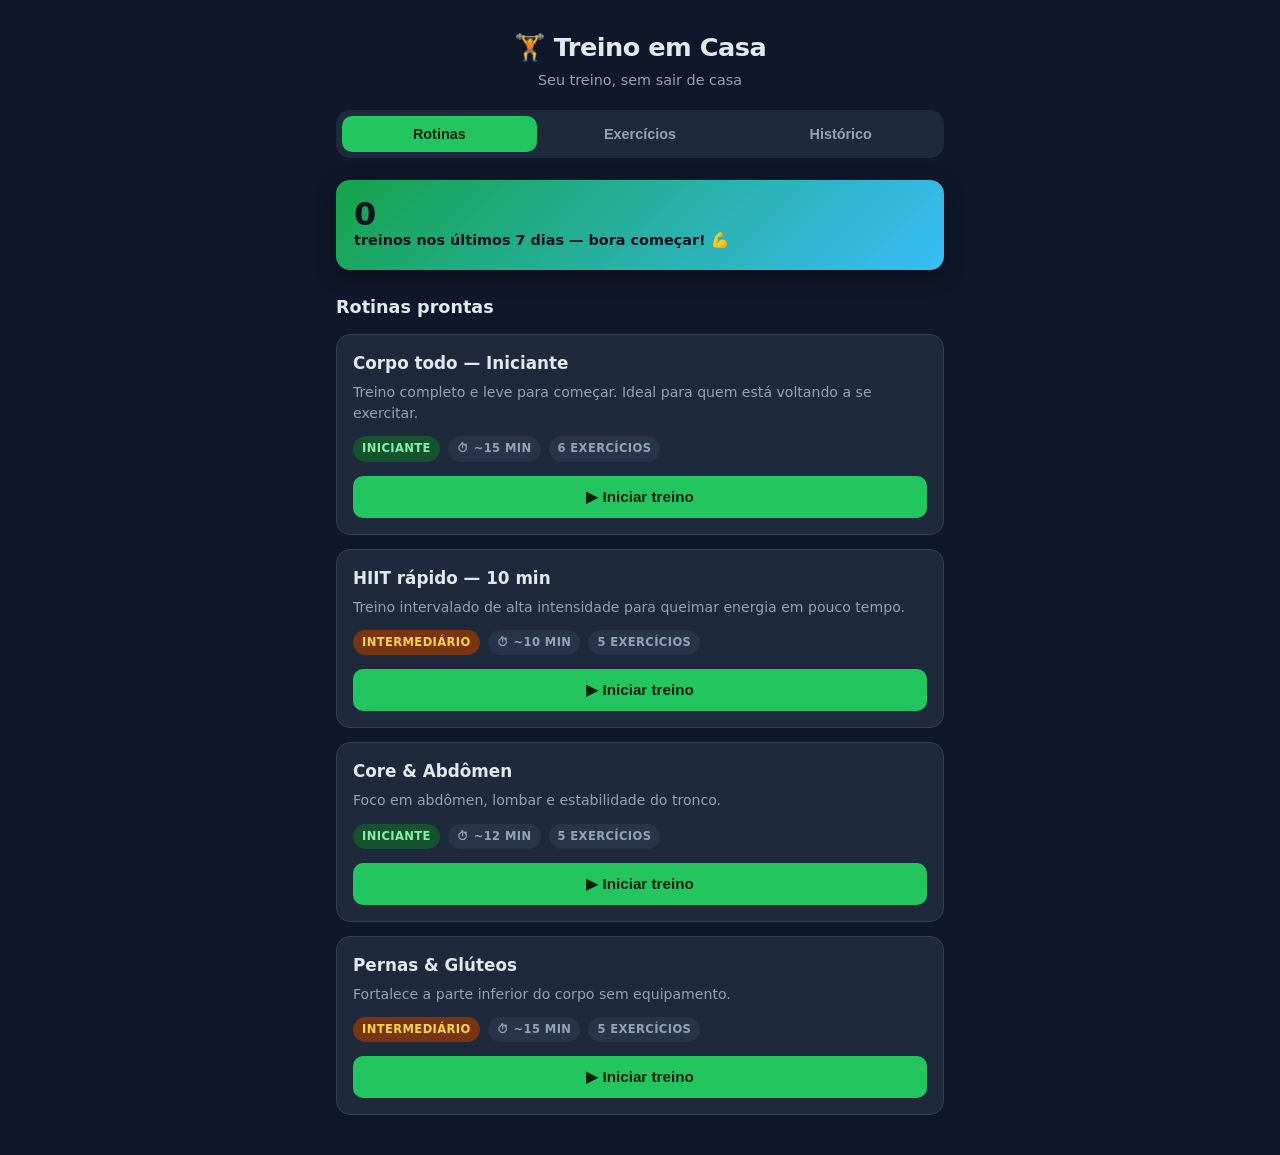
==== treino-em-casa/index.html @ c8bfe79c "Adiciona app Treino em Casa (v1) App web self-contained (HTML/CSS/JS puro, sem build) de exercicios " ====
<!DOCTYPE html>
<html lang="pt-BR">
  <head>
    <meta charset="UTF-8" />
    <meta name="viewport" content="width=device-width, initial-scale=1.0" />
    <meta name="theme-color" content="#0f172a" />
    <title>Treino em Casa</title>
    <meta
      name="description"
      content="App pessoal de exercícios físicos em casa, sem equipamento."
    />
    <link rel="stylesheet" href="css/style.css" />
  </head>
  <body>
    <div class="app">
      <!-- Cabeçalho -->
      <header class="topo">
        <h1 class="topo__titulo">🏋️ Treino em Casa</h1>
        <p class="topo__sub">Seu treino, sem sair de casa</p>
      </header>

      <!-- Navegação -->
      <nav class="abas" id="abas">
        <button class="aba aba--ativa" data-aba="rotinas">Rotinas</button>
        <button class="aba" data-aba="exercicios">Exercícios</button>
        <button class="aba" data-aba="historico">Histórico</button>
      </nav>

      <main class="conteudo">
        <!-- TELA: Rotinas -->
        <section class="tela tela--ativa" id="tela-rotinas">
          <div class="resumo-semana" id="resumo-semana"></div>
          <h2 class="secao-titulo">Rotinas prontas</h2>
          <div class="lista-rotinas" id="lista-rotinas"></div>
        </section>

        <!-- TELA: Exercícios -->
        <section class="tela" id="tela-exercicios">
          <h2 class="secao-titulo">Biblioteca de exercícios</h2>
          <div class="filtros" id="filtros-nivel">
            <button class="chip chip--ativo" data-nivel="todos">Todos</button>
            <button class="chip" data-nivel="iniciante">Iniciante</button>
            <button class="chip" data-nivel="intermediario">Intermediário</button>
            <button class="chip" data-nivel="avancado">Avançado</button>
          </div>
          <div class="lista-exercicios" id="lista-exercicios"></div>
        </section>

        <!-- TELA: Histórico -->
        <section class="tela" id="tela-historico">
          <h2 class="secao-titulo">Seu histórico</h2>
          <div class="estatisticas" id="estatisticas"></div>
          <div class="lista-historico" id="lista-historico"></div>
        </section>
      </main>
    </div>

    <!-- TELA CHEIA: Treino em execução -->
    <div class="treino" id="treino" hidden>
      <div class="treino__cabecalho">
        <button class="treino__sair" id="btn-sair-treino" aria-label="Sair do treino">✕</button>
        <span class="treino__progresso" id="treino-progresso">1 / 6</span>
      </div>

      <div class="treino__corpo">
        <p class="treino__fase" id="treino-fase">Preparar</p>
        <h2 class="treino__exercicio" id="treino-exercicio">Exercício</h2>
        <div class="treino__cronometro" id="treino-cronometro">00:30</div>
        <p class="treino__meta" id="treino-meta"></p>
        <p class="treino__descricao" id="treino-descricao"></p>
      </div>

      <div class="treino__controles">
        <button class="btn btn--secundario" id="btn-pausar">Pausar</button>
        <button class="btn btn--primario" id="btn-proximo">Pular ➜</button>
      </div>
      <div class="treino__proximo" id="treino-proximo"></div>
    </div>

    <!-- MODAL: detalhe do exercício -->
    <div class="modal" id="modal-exercicio" hidden>
      <div class="modal__caixa">
        <button class="modal__fechar" id="modal-fechar" aria-label="Fechar">✕</button>
        <h3 class="modal__titulo" id="modal-titulo"></h3>
        <span class="modal__grupo" id="modal-grupo"></span>
        <p class="modal__descricao" id="modal-descricao"></p>
        <div class="modal__dica" id="modal-dica"></div>
      </div>
    </div>

    <script src="js/dados.js"></script>
    <script src="js/app.js"></script>
  </body>
</html>
---- treino-em-casa/css/style.css ----
/* =========================================================
   Treino em Casa — estilos
   Tema escuro, mobile-first.
   ========================================================= */

:root {
  --bg: #0f172a;
  --bg-card: #1e293b;
  --bg-card-2: #273449;
  --texto: #e2e8f0;
  --texto-fraco: #94a3b8;
  --primaria: #22c55e;
  --primaria-escura: #16a34a;
  --destaque: #38bdf8;
  --alerta: #f59e0b;
  --borda: #334155;
  --raio: 14px;
  --sombra: 0 6px 20px rgba(0, 0, 0, 0.35);
}

* {
  box-sizing: border-box;
  margin: 0;
  padding: 0;
}

body {
  font-family: system-ui, -apple-system, "Segoe UI", Roboto, sans-serif;
  background: var(--bg);
  color: var(--texto);
  -webkit-font-smoothing: antialiased;
  line-height: 1.5;
}

.app {
  max-width: 640px;
  margin: 0 auto;
  padding: 0 16px 40px;
}

/* ---------- Cabeçalho ---------- */
.topo {
  text-align: center;
  padding: 28px 0 18px;
}
.topo__titulo {
  font-size: 1.6rem;
  letter-spacing: -0.5px;
}
.topo__sub {
  color: var(--texto-fraco);
  font-size: 0.9rem;
  margin-top: 4px;
}

/* ---------- Abas ---------- */
.abas {
  display: flex;
  gap: 6px;
  background: var(--bg-card);
  padding: 6px;
  border-radius: var(--raio);
  position: sticky;
  top: 8px;
  z-index: 5;
}
.aba {
  flex: 1;
  padding: 10px 8px;
  border: none;
  background: transparent;
  color: var(--texto-fraco);
  font-size: 0.9rem;
  font-weight: 600;
  border-radius: 10px;
  cursor: pointer;
  transition: all 0.15s;
}
.aba--ativa {
  background: var(--primaria);
  color: #06210f;
}

/* ---------- Telas ---------- */
.conteudo {
  margin-top: 22px;
}
.tela {
  display: none;
  animation: aparece 0.25s ease;
}
.tela--ativa {
  display: block;
}
@keyframes aparece {
  from { opacity: 0; transform: translateY(6px); }
  to { opacity: 1; transform: translateY(0); }
}
.secao-titulo {
  font-size: 1.1rem;
  margin-bottom: 14px;
}

/* ---------- Resumo da semana ---------- */
.resumo-semana {
  background: linear-gradient(135deg, var(--primaria-escura), var(--destaque));
  border-radius: var(--raio);
  padding: 18px;
  margin-bottom: 24px;
  color: #04121f;
  box-shadow: var(--sombra);
}
.resumo-semana__num {
  font-size: 2rem;
  font-weight: 800;
  line-height: 1;
}
.resumo-semana__txt {
  font-weight: 600;
  font-size: 0.9rem;
}

/* ---------- Cartões de rotina ---------- */
.lista-rotinas {
  display: grid;
  gap: 14px;
}
.cartao-rotina {
  background: var(--bg-card);
  border: 1px solid var(--borda);
  border-radius: var(--raio);
  padding: 16px;
  cursor: pointer;
  transition: transform 0.12s, border-color 0.12s;
}
.cartao-rotina:active {
  transform: scale(0.99);
}
.cartao-rotina:hover {
  border-color: var(--primaria);
}
.cartao-rotina__topo {
  display: flex;
  justify-content: space-between;
  align-items: center;
  gap: 10px;
}
.cartao-rotina__nome {
  font-size: 1.05rem;
  font-weight: 700;
}
.cartao-rotina__desc {
  color: var(--texto-fraco);
  font-size: 0.88rem;
  margin: 6px 0 12px;
}
.cartao-rotina__meta {
  display: flex;
  gap: 8px;
  flex-wrap: wrap;
}
.tag {
  font-size: 0.72rem;
  font-weight: 700;
  padding: 4px 9px;
  border-radius: 999px;
  background: var(--bg-card-2);
  color: var(--texto-fraco);
  text-transform: uppercase;
  letter-spacing: 0.4px;
}
.tag--iniciante { background: #14532d; color: #86efac; }
.tag--intermediario { background: #78350f; color: #fcd34d; }
.tag--avancado { background: #7f1d1d; color: #fca5a5; }

.btn-iniciar {
  margin-top: 14px;
  width: 100%;
  padding: 12px;
  border: none;
  border-radius: 10px;
  background: var(--primaria);
  color: #06210f;
  font-weight: 800;
  font-size: 0.95rem;
  cursor: pointer;
}

/* ---------- Filtros / chips ---------- */
.filtros {
  display: flex;
  gap: 8px;
  flex-wrap: wrap;
  margin-bottom: 16px;
}
.chip {
  padding: 7px 14px;
  border-radius: 999px;
  border: 1px solid var(--borda);
  background: transparent;
  color: var(--texto-fraco);
  font-size: 0.83rem;
  font-weight: 600;
  cursor: pointer;
}
.chip--ativo {
  background: var(--destaque);
  color: #04121f;
  border-color: var(--destaque);
}

/* ---------- Lista de exercícios ---------- */
.lista-exercicios {
  display: grid;
  gap: 10px;
}
.cartao-ex {
  background: var(--bg-card);
  border: 1px solid var(--borda);
  border-radius: 12px;
  padding: 14px;
  cursor: pointer;
  display: flex;
  justify-content: space-between;
  align-items: center;
  gap: 10px;
}
.cartao-ex__nome {
  font-weight: 700;
  font-size: 0.98rem;
}
.cartao-ex__grupo {
  color: var(--texto-fraco);
  font-size: 0.82rem;
  margin-top: 2px;
}
.cartao-ex__seta {
  color: var(--texto-fraco);
  font-size: 1.2rem;
}

/* ---------- Histórico ---------- */
.estatisticas {
  display: grid;
  grid-template-columns: repeat(3, 1fr);
  gap: 10px;
  margin-bottom: 22px;
}
.estat {
  background: var(--bg-card);
  border: 1px solid var(--borda);
  border-radius: 12px;
  padding: 14px 10px;
  text-align: center;
}
.estat__num {
  font-size: 1.5rem;
  font-weight: 800;
  color: var(--primaria);
}
.estat__label {
  font-size: 0.72rem;
  color: var(--texto-fraco);
  margin-top: 2px;
}
.lista-historico {
  display: grid;
  gap: 8px;
}
.hist-item {
  background: var(--bg-card);
  border: 1px solid var(--borda);
  border-radius: 10px;
  padding: 12px 14px;
  display: flex;
  justify-content: space-between;
  align-items: center;
}
.hist-item__nome { font-weight: 600; font-size: 0.92rem; }
.hist-item__data { color: var(--texto-fraco); font-size: 0.78rem; }
.vazio {
  text-align: center;
  color: var(--texto-fraco);
  padding: 30px 10px;
  font-size: 0.9rem;
}

/* ---------- Tela de treino em execução ---------- */
.treino {
  position: fixed;
  inset: 0;
  background: var(--bg);
  z-index: 50;
  display: flex;
  flex-direction: column;
  padding: 18px;
}
.treino--descanso { background: #0b2e1c; }
.treino__cabecalho {
  display: flex;
  justify-content: space-between;
  align-items: center;
}
.treino__sair {
  background: var(--bg-card);
  border: none;
  color: var(--texto);
  width: 40px;
  height: 40px;
  border-radius: 50%;
  font-size: 1rem;
  cursor: pointer;
}
.treino__progresso {
  color: var(--texto-fraco);
  font-weight: 700;
  font-size: 0.95rem;
}
.treino__corpo {
  flex: 1;
  display: flex;
  flex-direction: column;
  align-items: center;
  justify-content: center;
  text-align: center;
  gap: 8px;
}
.treino__fase {
  text-transform: uppercase;
  letter-spacing: 2px;
  font-size: 0.85rem;
  font-weight: 700;
  color: var(--destaque);
}
.treino--descanso .treino__fase { color: var(--primaria); }
.treino__exercicio {
  font-size: 1.9rem;
  line-height: 1.15;
  max-width: 90%;
}
.treino__cronometro {
  font-size: 4.5rem;
  font-weight: 800;
  font-variant-numeric: tabular-nums;
  margin: 6px 0;
}
.treino__meta {
  font-size: 1.1rem;
  font-weight: 700;
  color: var(--alerta);
}
.treino__descricao {
  color: var(--texto-fraco);
  font-size: 0.9rem;
  max-width: 340px;
}
.treino__controles {
  display: flex;
  gap: 12px;
}
.btn {
  flex: 1;
  padding: 16px;
  border: none;
  border-radius: 12px;
  font-size: 1rem;
  font-weight: 800;
  cursor: pointer;
}
.btn--primario { background: var(--primaria); color: #06210f; }
.btn--secundario { background: var(--bg-card); color: var(--texto); }
.treino__proximo {
  text-align: center;
  color: var(--texto-fraco);
  font-size: 0.82rem;
  margin-top: 12px;
  min-height: 18px;
}

/* ---------- Modal ---------- */
.modal {
  position: fixed;
  inset: 0;
  background: rgba(0, 0, 0, 0.6);
  z-index: 60;
  display: flex;
  align-items: flex-end;
  justify-content: center;
  padding: 0;
}
.modal__caixa {
  background: var(--bg-card);
  width: 100%;
  max-width: 640px;
  border-radius: 20px 20px 0 0;
  padding: 24px 20px 34px;
  position: relative;
  animation: sobe 0.25s ease;
}
@keyframes sobe {
  from { transform: translateY(100%); }
  to { transform: translateY(0); }
}
.modal__fechar {
  position: absolute;
  top: 16px;
  right: 16px;
  background: var(--bg-card-2);
  border: none;
  color: var(--texto);
  width: 34px;
  height: 34px;
  border-radius: 50%;
  cursor: pointer;
}
.modal__titulo { font-size: 1.3rem; padding-right: 40px; }
.modal__grupo {
  display: inline-block;
  margin: 8px 0 14px;
  font-size: 0.8rem;
  color: var(--destaque);
  font-weight: 700;
}
.modal__descricao { font-size: 0.95rem; margin-bottom: 14px; }
.modal__dica {
  background: var(--bg-card-2);
  border-left: 3px solid var(--alerta);
  padding: 12px 14px;
  border-radius: 8px;
  font-size: 0.88rem;
  color: var(--texto-fraco);
}

[hidden] { display: none !important; }
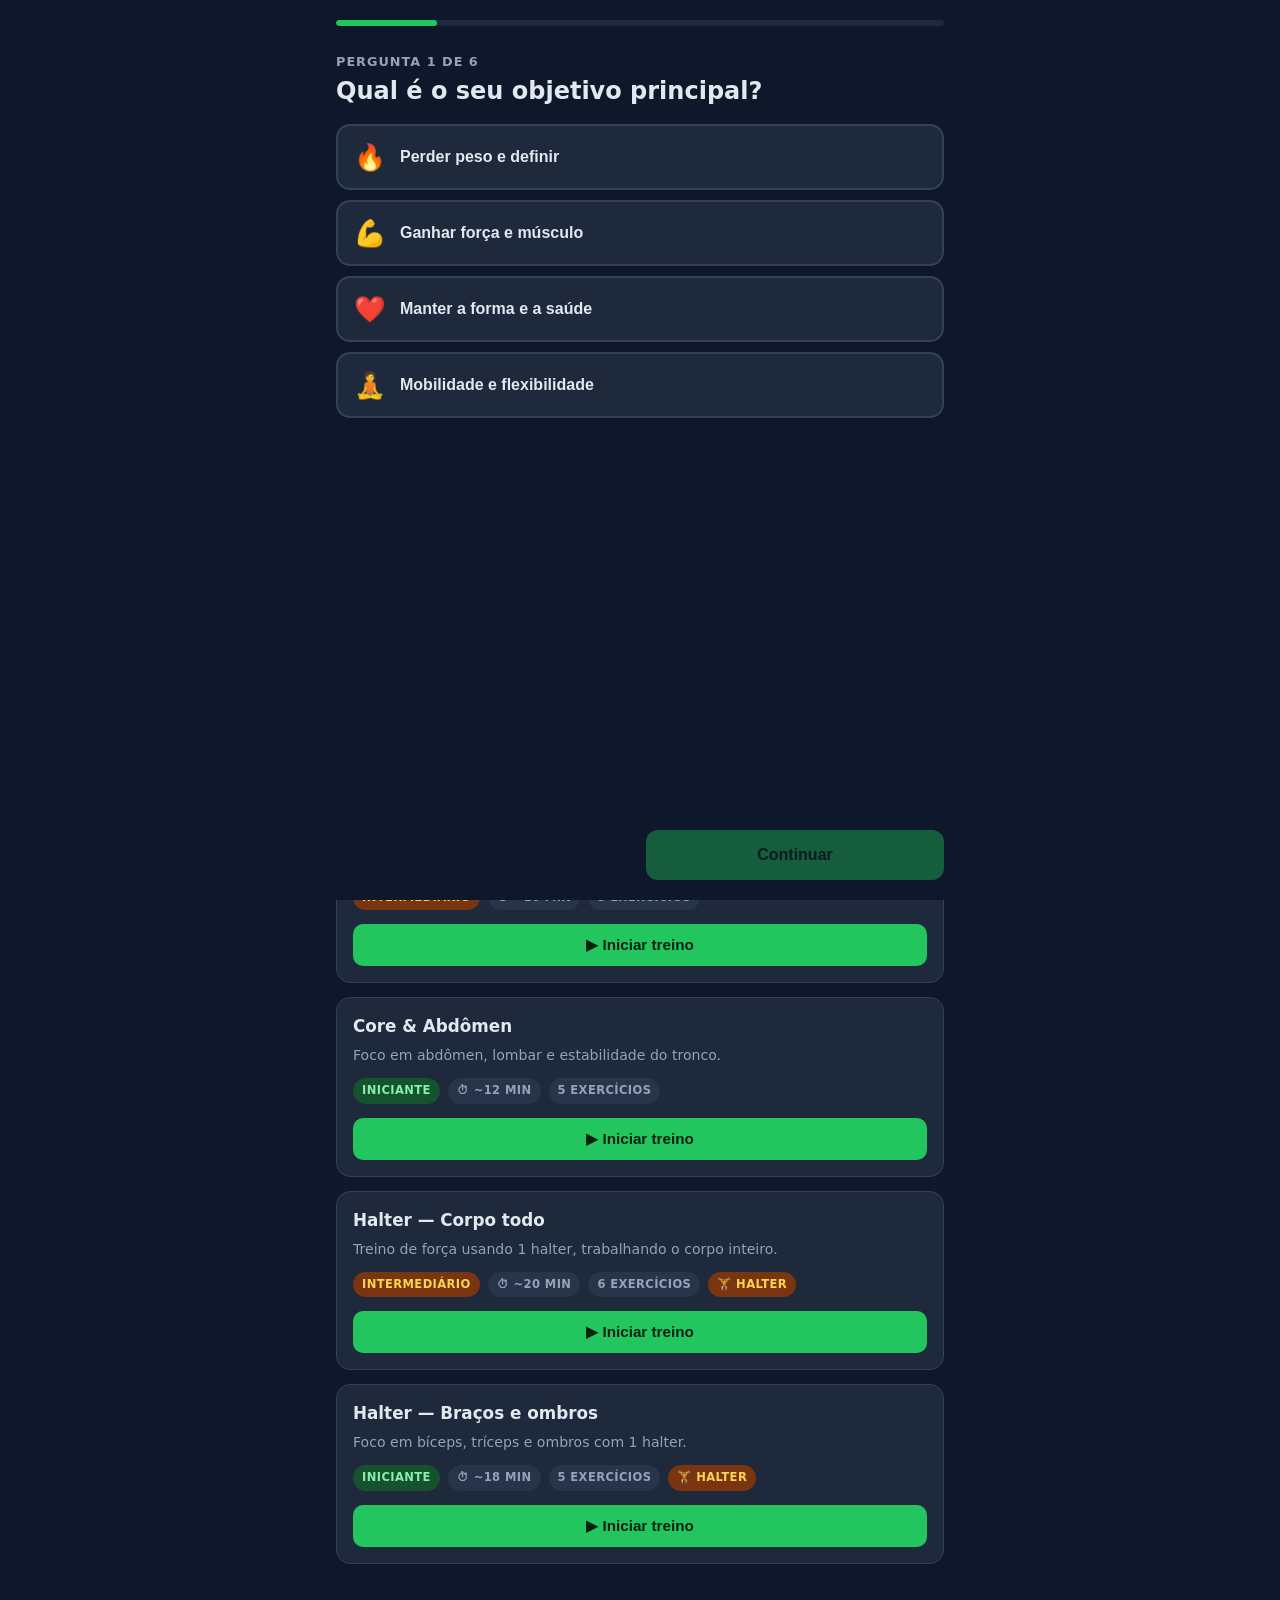
==== commit 63e084f1: "Adiciona halter, animacoes dos exercicios e anamnese - Exercicios com 1 halter (rosca, desenvolvimen" ====
--- a/treino-em-casa/index.html
+++ b/treino-em-casa/index.html
@@ -7,9 +7,10 @@
     <title>Treino em Casa</title>
     <meta
       name="description"
-      content="App pessoal de exercícios físicos em casa, sem equipamento."
+      content="App pessoal de exercícios físicos em casa, sem equipamento ou com 1 halter."
     />
     <link rel="stylesheet" href="css/style.css" />
+    <link rel="stylesheet" href="css/animacoes.css" />
   </head>
   <body>
     <div class="app">
@@ -21,7 +22,7 @@
 
       <!-- Navegação -->
       <nav class="abas" id="abas">
-        <button class="aba aba--ativa" data-aba="rotinas">Rotinas</button>
+        <button class="aba aba--ativa" data-aba="rotinas">Treinos</button>
         <button class="aba" data-aba="exercicios">Exercícios</button>
         <button class="aba" data-aba="historico">Histórico</button>
       </nav>
@@ -30,7 +31,16 @@
         <!-- TELA: Rotinas -->
         <section class="tela tela--ativa" id="tela-rotinas">
           <div class="resumo-semana" id="resumo-semana"></div>
+
+          <!-- Treino personalizado (gerado pela anamnese) -->
+          <div id="area-personalizado"></div>
+
           <h2 class="secao-titulo">Rotinas prontas</h2>
+          <div class="filtros" id="filtros-equip">
+            <button class="chip chip--ativo" data-equip="todos">Todas</button>
+            <button class="chip" data-equip="nenhum">Sem equipamento</button>
+            <button class="chip" data-equip="halter">Com halter</button>
+          </div>
           <div class="lista-rotinas" id="lista-rotinas"></div>
         </section>
 
@@ -39,9 +49,8 @@
           <h2 class="secao-titulo">Biblioteca de exercícios</h2>
           <div class="filtros" id="filtros-nivel">
             <button class="chip chip--ativo" data-nivel="todos">Todos</button>
-            <button class="chip" data-nivel="iniciante">Iniciante</button>
-            <button class="chip" data-nivel="intermediario">Intermediário</button>
-            <button class="chip" data-nivel="avancado">Avançado</button>
+            <button class="chip" data-nivel="nenhum">Peso do corpo</button>
+            <button class="chip" data-nivel="halter">Com halter</button>
           </div>
           <div class="lista-exercicios" id="lista-exercicios"></div>
         </section>
@@ -50,9 +59,22 @@
         <section class="tela" id="tela-historico">
           <h2 class="secao-titulo">Seu histórico</h2>
           <div class="estatisticas" id="estatisticas"></div>
+          <div class="perfil-resumo" id="perfil-resumo"></div>
           <div class="lista-historico" id="lista-historico"></div>
         </section>
       </main>
+    </div>
+
+    <!-- TELA CHEIA: Anamnese -->
+    <div class="anamnese" id="anamnese" hidden>
+      <div class="anamnese__topo">
+        <div class="anamnese__barra"><div class="anamnese__barra-int" id="anamnese-barra"></div></div>
+      </div>
+      <div class="anamnese__corpo" id="anamnese-corpo"></div>
+      <div class="anamnese__rodape">
+        <button class="btn btn--secundario" id="anamnese-voltar">Voltar</button>
+        <button class="btn btn--primario" id="anamnese-avancar">Continuar</button>
+      </div>
     </div>
 
     <!-- TELA CHEIA: Treino em execução -->
@@ -64,6 +86,7 @@
 
       <div class="treino__corpo">
         <p class="treino__fase" id="treino-fase">Preparar</p>
+        <div class="treino__anim" id="treino-anim"></div>
         <h2 class="treino__exercicio" id="treino-exercicio">Exercício</h2>
         <div class="treino__cronometro" id="treino-cronometro">00:30</div>
         <p class="treino__meta" id="treino-meta"></p>
@@ -81,6 +104,7 @@
     <div class="modal" id="modal-exercicio" hidden>
       <div class="modal__caixa">
         <button class="modal__fechar" id="modal-fechar" aria-label="Fechar">✕</button>
+        <div class="modal__anim" id="modal-anim"></div>
         <h3 class="modal__titulo" id="modal-titulo"></h3>
         <span class="modal__grupo" id="modal-grupo"></span>
         <p class="modal__descricao" id="modal-descricao"></p>
@@ -89,6 +113,8 @@
     </div>
 
     <script src="js/dados.js"></script>
+    <script src="js/animacoes.js"></script>
+    <script src="js/anamnese.js"></script>
     <script src="js/app.js"></script>
   </body>
 </html>
--- a/treino-em-casa/css/style.css
+++ b/treino-em-casa/css/style.css
@@ -431,4 +431,187 @@
   color: var(--texto-fraco);
 }
 
+/* ---------- Containers de animação ---------- */
+.modal__anim {
+  height: 170px;
+  background: var(--bg-card-2);
+  border-radius: 12px;
+  margin-bottom: 14px;
+  display: flex;
+  align-items: center;
+  justify-content: center;
+  padding: 8px;
+}
+.treino__anim {
+  height: 150px;
+  width: 100%;
+  max-width: 300px;
+  display: flex;
+  align-items: center;
+  justify-content: center;
+}
+.cartao-ex__mini {
+  width: 52px;
+  height: 52px;
+  flex: 0 0 52px;
+  background: var(--bg-card-2);
+  border-radius: 10px;
+  padding: 3px;
+}
+.cartao-ex__txt { flex: 1; }
+.cartao-ex {
+  gap: 12px;
+}
+
+/* ---------- Cartão personalizado / convite ---------- */
+.cartao-rotina--destaque {
+  border-color: var(--primaria);
+  border-width: 2px;
+  background: linear-gradient(160deg, var(--bg-card), #1c3326);
+}
+.cartao-rotina__freq {
+  font-size: 0.82rem;
+  color: var(--destaque);
+  margin: 2px 0 12px;
+}
+.link-ajustar {
+  display: block;
+  width: 100%;
+  margin-top: 10px;
+  background: none;
+  border: none;
+  color: var(--texto-fraco);
+  font-size: 0.82rem;
+  text-decoration: underline;
+  cursor: pointer;
+}
+.cartao-convite {
+  background: linear-gradient(135deg, #312e81, #1e3a8a);
+  border-radius: var(--raio);
+  padding: 18px;
+  margin-bottom: 24px;
+  box-shadow: var(--sombra);
+}
+.cartao-convite__titulo { font-size: 1.15rem; font-weight: 800; }
+.cartao-convite__txt {
+  font-size: 0.9rem;
+  color: #dbeafe;
+  margin: 8px 0 14px;
+}
+.tag--halter { background: #78350f; color: #fcd34d; }
+
+/* ---------- Perfil no histórico ---------- */
+.perfil-resumo {
+  margin-bottom: 18px;
+}
+.perfil-resumo__linha {
+  background: var(--bg-card);
+  border: 1px solid var(--borda);
+  border-radius: 12px;
+  padding: 12px 14px;
+  font-size: 0.86rem;
+}
+.perfil-resumo__linha .link-ajustar {
+  text-align: left;
+  width: auto;
+  margin-top: 8px;
+}
+
+/* ---------- Anamnese ---------- */
+.anamnese {
+  position: fixed;
+  inset: 0;
+  background: var(--bg);
+  z-index: 55;
+  display: flex;
+  flex-direction: column;
+  padding: 20px 16px;
+  max-width: 640px;
+  margin: 0 auto;
+}
+.anamnese__barra {
+  height: 6px;
+  background: var(--bg-card);
+  border-radius: 999px;
+  overflow: hidden;
+  margin-bottom: 8px;
+}
+.anamnese__barra-int {
+  height: 100%;
+  background: var(--primaria);
+  border-radius: 999px;
+  transition: width 0.3s;
+  width: 16%;
+}
+.anamnese__corpo {
+  flex: 1;
+  overflow-y: auto;
+  padding-top: 18px;
+}
+.anamnese__passo {
+  color: var(--texto-fraco);
+  font-size: 0.8rem;
+  font-weight: 700;
+  text-transform: uppercase;
+  letter-spacing: 1px;
+}
+.anamnese__titulo {
+  font-size: 1.5rem;
+  margin: 6px 0 4px;
+  line-height: 1.2;
+}
+.anamnese__sub {
+  color: var(--texto-fraco);
+  font-size: 0.88rem;
+  margin-bottom: 18px;
+}
+.anamnese__opcoes {
+  display: grid;
+  gap: 10px;
+  margin-top: 18px;
+}
+.opcao {
+  display: flex;
+  align-items: center;
+  gap: 14px;
+  width: 100%;
+  text-align: left;
+  background: var(--bg-card);
+  border: 2px solid var(--borda);
+  border-radius: 14px;
+  padding: 16px;
+  color: var(--texto);
+  cursor: pointer;
+  transition: border-color 0.15s, background 0.15s;
+}
+.opcao--sel {
+  border-color: var(--primaria);
+  background: #16261c;
+}
+.opcao__icone { font-size: 1.6rem; }
+.opcao__texto { flex: 1; display: flex; flex-direction: column; }
+.opcao__label { font-weight: 700; font-size: 1rem; }
+.opcao__desc { color: var(--texto-fraco); font-size: 0.82rem; }
+.opcao__check {
+  width: 26px;
+  height: 26px;
+  border-radius: 50%;
+  border: 2px solid var(--borda);
+  display: flex;
+  align-items: center;
+  justify-content: center;
+  color: var(--primaria);
+  font-weight: 800;
+}
+.opcao--sel .opcao__check { border-color: var(--primaria); }
+.anamnese__rodape {
+  display: flex;
+  gap: 12px;
+  padding-top: 12px;
+}
+.btn--desabilitado {
+  opacity: 0.4;
+  pointer-events: none;
+}
+
 [hidden] { display: none !important; }
--- a/treino-em-casa/css/animacoes.css
+++ b/treino-em-casa/css/animacoes.css
@@ -0,0 +1,160 @@
+/* =========================================================
+   Animações dos exercícios (stick figure em SVG)
+   ========================================================= */
+
+.anim {
+  width: 100%;
+  height: 100%;
+  display: block;
+}
+.anim .osso,
+.anim .torso,
+.anim .pe {
+  stroke: var(--destaque);
+  stroke-width: 7;
+  stroke-linecap: round;
+  fill: none;
+}
+.anim .chao {
+  stroke: var(--borda);
+  stroke-width: 3;
+  stroke-linecap: round;
+}
+.anim .cabeca {
+  fill: var(--destaque);
+}
+.anim .mao {
+  fill: var(--destaque);
+}
+.anim .halter rect {
+  fill: var(--alerta);
+}
+
+/* Pivôs de rotação em cada articulação (coordenadas do viewBox). */
+.anim g {
+  transform-box: view-box;
+}
+.braco-e { transform-origin: 84px 102px; }
+.braco-d { transform-origin: 116px 102px; }
+.antebraco-e { transform-origin: 84px 132px; }
+.antebraco-d { transform-origin: 116px 132px; }
+.coxa-e { transform-origin: 88px 166px; }
+.coxa-d { transform-origin: 112px 166px; }
+.canela-e { transform-origin: 88px 199px; }
+.canela-d { transform-origin: 112px 199px; }
+.tronco { transform-origin: 100px 166px; }
+
+/* ---------------- Polichinelo ---------------- */
+.a-polichinelo .fig { animation: pol-fig 1s infinite ease-in-out; }
+.a-polichinelo .braco-e { animation: pol-be 1s infinite ease-in-out; }
+.a-polichinelo .braco-d { animation: pol-bd 1s infinite ease-in-out; }
+.a-polichinelo .coxa-e { animation: pol-ce 1s infinite ease-in-out; }
+.a-polichinelo .coxa-d { animation: pol-cd 1s infinite ease-in-out; }
+@keyframes pol-fig { 0%,100% { transform: translateY(0); } 50% { transform: translateY(-8px); } }
+@keyframes pol-be { 0%,100% { transform: rotate(6deg); } 50% { transform: rotate(155deg); } }
+@keyframes pol-bd { 0%,100% { transform: rotate(-6deg); } 50% { transform: rotate(-155deg); } }
+@keyframes pol-ce { 0%,100% { transform: rotate(4deg); } 50% { transform: rotate(17deg); } }
+@keyframes pol-cd { 0%,100% { transform: rotate(-4deg); } 50% { transform: rotate(-17deg); } }
+
+/* ---------------- Agachamento ---------------- */
+.a-agachar .fig { animation: sq-fig 1.8s infinite ease-in-out; }
+.a-agachar .tronco { animation: sq-tr 1.8s infinite ease-in-out; }
+.a-agachar .coxa-e { animation: sq-ce 1.8s infinite ease-in-out; }
+.a-agachar .coxa-d { animation: sq-cd 1.8s infinite ease-in-out; }
+.a-agachar .canela-e { animation: sq-ke 1.8s infinite ease-in-out; }
+.a-agachar .canela-d { animation: sq-kd 1.8s infinite ease-in-out; }
+.a-agachar .braco-e { animation: sq-be 1.8s infinite ease-in-out; }
+.a-agachar .braco-d { animation: sq-bd 1.8s infinite ease-in-out; }
+@keyframes sq-fig { 0%,100% { transform: translateY(0); } 50% { transform: translateY(18px); } }
+@keyframes sq-tr { 0%,100% { transform: rotate(0); } 50% { transform: rotate(10deg); } }
+@keyframes sq-ce { 0%,100% { transform: rotate(0); } 50% { transform: rotate(14deg); } }
+@keyframes sq-cd { 0%,100% { transform: rotate(0); } 50% { transform: rotate(-14deg); } }
+@keyframes sq-ke { 0%,100% { transform: rotate(0); } 50% { transform: rotate(-14deg); } }
+@keyframes sq-kd { 0%,100% { transform: rotate(0); } 50% { transform: rotate(14deg); } }
+@keyframes sq-be { 0%,100% { transform: rotate(6deg); } 50% { transform: rotate(80deg); } }
+@keyframes sq-bd { 0%,100% { transform: rotate(-6deg); } 50% { transform: rotate(-80deg); } }
+
+/* ---------------- Afundo ---------------- */
+.a-afundo .fig { animation: lu-fig 2s infinite ease-in-out; }
+.a-afundo .coxa-d { animation: lu-cd 2s infinite ease-in-out; }
+.a-afundo .canela-d { animation: lu-kd 2s infinite ease-in-out; }
+.a-afundo .coxa-e { animation: lu-ce 2s infinite ease-in-out; }
+.a-afundo .canela-e { animation: lu-ke 2s infinite ease-in-out; }
+@keyframes lu-fig { 0%,100% { transform: translateY(0); } 50% { transform: translateY(14px); } }
+@keyframes lu-cd { 0%,100% { transform: rotate(0); } 50% { transform: rotate(-26deg); } }
+@keyframes lu-kd { 0%,100% { transform: rotate(0); } 50% { transform: rotate(24deg); } }
+@keyframes lu-ce { 0%,100% { transform: rotate(0); } 50% { transform: rotate(10deg); } }
+@keyframes lu-ke { 0%,100% { transform: rotate(0); } 50% { transform: rotate(-42deg); } }
+
+/* ---------------- Panturrilha ---------------- */
+.a-panturrilha .fig { animation: cf-fig 1.3s infinite ease-in-out; }
+@keyframes cf-fig { 0%,100% { transform: translateY(0); } 50% { transform: translateY(-11px); } }
+
+/* ---------------- Rosca (alternada) ---------------- */
+.a-rosca .antebraco-e { animation: rz-e 1.8s infinite ease-in-out; }
+.a-rosca .antebraco-d { animation: rz-d 1.8s infinite ease-in-out; animation-delay: -0.9s; }
+@keyframes rz-e { 0%,100% { transform: rotate(0); } 45% { transform: rotate(150deg); } }
+@keyframes rz-d { 0%,100% { transform: rotate(0); } 45% { transform: rotate(-150deg); } }
+
+/* ---------------- Desenvolvimento / Tríceps ---------------- */
+.a-desenvolvimento .braco-e { transform: rotate(165deg); }
+.a-desenvolvimento .braco-d { transform: rotate(-165deg); }
+.a-desenvolvimento .antebraco-e { animation: dv-e 2s infinite ease-in-out; }
+.a-desenvolvimento .antebraco-d { animation: dv-d 2s infinite ease-in-out; }
+@keyframes dv-e { 0%,100% { transform: rotate(-72deg); } 50% { transform: rotate(0deg); } }
+@keyframes dv-d { 0%,100% { transform: rotate(72deg); } 50% { transform: rotate(0deg); } }
+
+/* ---------------- Elevação lateral ---------------- */
+.a-elevacao-lateral .braco-e { animation: el-e 2s infinite ease-in-out; }
+.a-elevacao-lateral .braco-d { animation: el-d 2s infinite ease-in-out; }
+@keyframes el-e { 0%,100% { transform: rotate(6deg); } 50% { transform: rotate(92deg); } }
+@keyframes el-d { 0%,100% { transform: rotate(-6deg); } 50% { transform: rotate(-92deg); } }
+
+/* ---------------- Remada (tronco inclinado, puxa o braço) ---------------- */
+.a-remada .tronco { transform: rotate(50deg); }
+.a-remada .braco-e { animation: rm-b 1.9s infinite ease-in-out; }
+.a-remada .antebraco-e { animation: rm-a 1.9s infinite ease-in-out; }
+@keyframes rm-b { 0%,100% { transform: rotate(0); } 50% { transform: rotate(-58deg); } }
+@keyframes rm-a { 0%,100% { transform: rotate(0); } 50% { transform: rotate(-35deg); } }
+
+/* ---------------- Peso morto / RDL (dobradiça de quadril) ---------------- */
+.a-terra .tronco { animation: td-tr 2.2s infinite ease-in-out; }
+@keyframes td-tr { 0%,100% { transform: rotate(0); } 50% { transform: rotate(60deg); } }
+
+/* ---------------- Flexão ---------------- */
+.fx-corpo { transform-box: view-box; transform-origin: 34px 128px; }
+.a-flexao .fx-corpo { animation: fx 2s infinite ease-in-out; }
+@keyframes fx { 0%,100% { transform: rotate(0); } 50% { transform: rotate(-4.5deg); } }
+
+/* ---------------- Prancha ---------------- */
+.pk-corpo { transform-box: view-box; }
+.a-prancha .pk-corpo { animation: pk 3s infinite ease-in-out; }
+@keyframes pk { 0%,100% { transform: translateY(0); } 50% { transform: translateY(2.5px); } }
+
+/* ---------------- Escalador ---------------- */
+.mc-perna-e, .mc-perna-d { transform-box: view-box; transform-origin: 96px 104px; }
+.a-escalador .mc-perna-e { animation: mc 0.9s infinite ease-in-out; }
+.a-escalador .mc-perna-d { animation: mc 0.9s infinite ease-in-out; animation-delay: -0.45s; }
+@keyframes mc { 0%,100% { transform: rotate(0); } 50% { transform: rotate(44deg); } }
+
+/* ---------------- Abdominal ---------------- */
+.ab-tronco { transform-box: view-box; transform-origin: 140px 118px; }
+.a-abdominal .ab-tronco { animation: ab 1.9s infinite ease-in-out; }
+@keyframes ab { 0%,100% { transform: rotate(0); } 50% { transform: rotate(-30deg); } }
+
+/* ---------------- Ponte de glúteo ---------------- */
+.pt-corpo { transform-box: view-box; transform-origin: 48px 118px; }
+.a-ponte .pt-corpo { animation: pt 2s infinite ease-in-out; }
+@keyframes pt { 0%,100% { transform: rotate(0); } 50% { transform: rotate(-12deg); } }
+
+/* ---------------- Superman ---------------- */
+.sm-braco { transform-box: view-box; transform-origin: 168px 108px; }
+.sm-perna { transform-box: view-box; transform-origin: 118px 108px; }
+.a-superman .sm-braco { animation: sm-b 2.2s infinite ease-in-out; }
+.a-superman .sm-perna { animation: sm-p 2.2s infinite ease-in-out; }
+@keyframes sm-b { 0%,100% { transform: rotate(0); } 50% { transform: rotate(-20deg); } }
+@keyframes sm-p { 0%,100% { transform: rotate(0); } 50% { transform: rotate(20deg); } }
+
+@media (prefers-reduced-motion: reduce) {
+  .anim * { animation: none !important; }
+}
